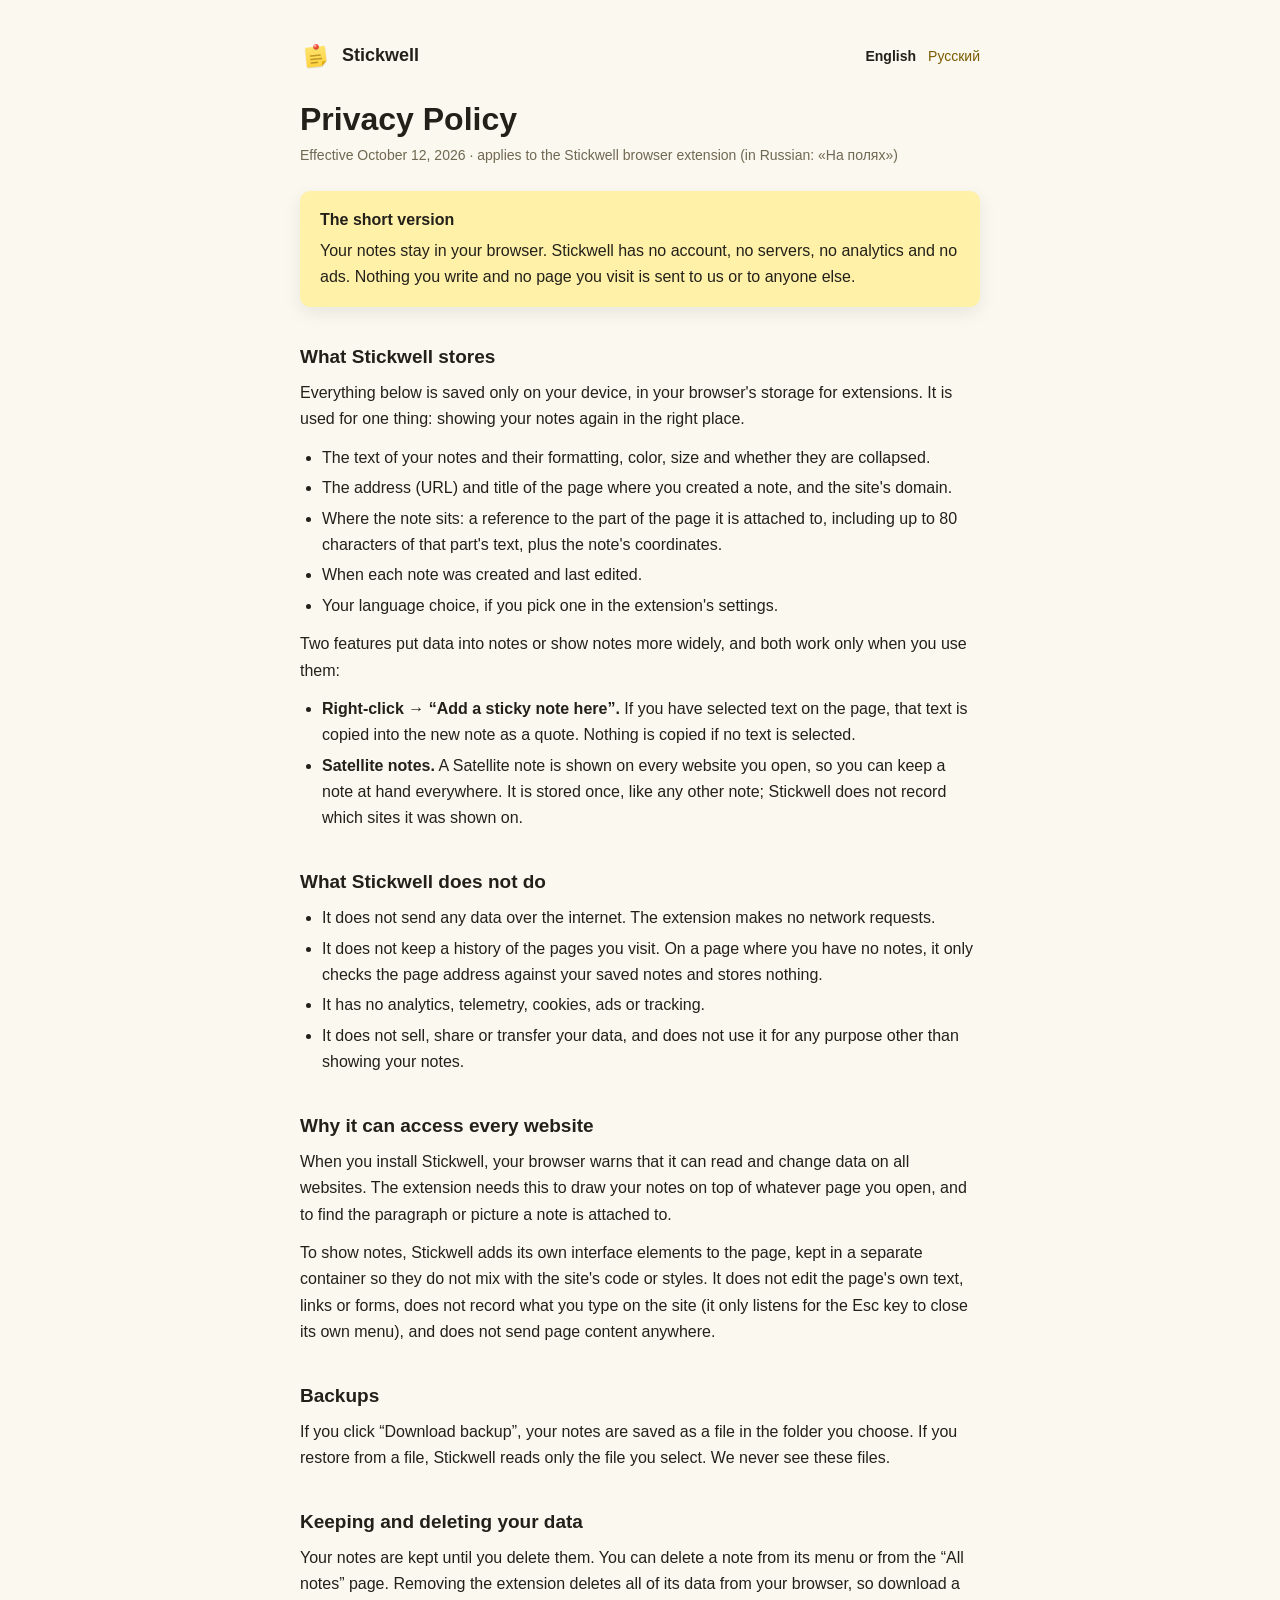
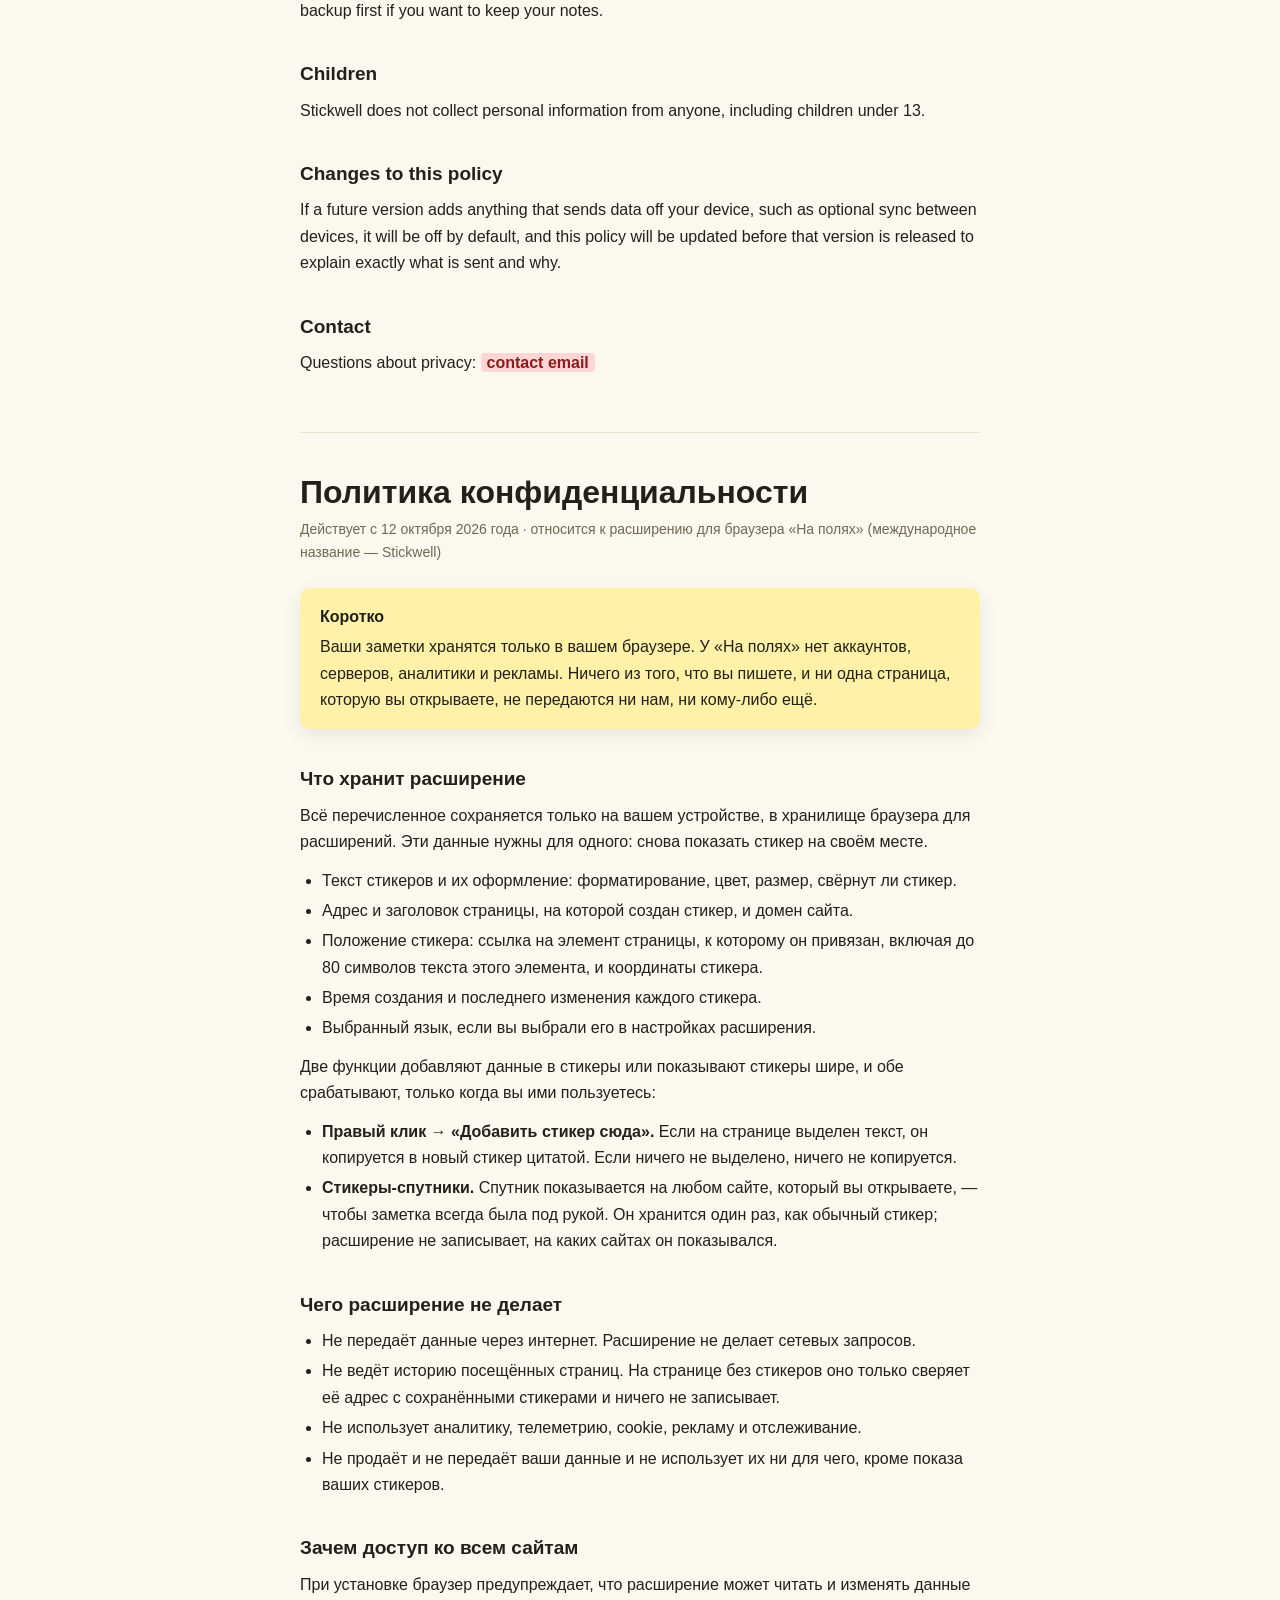
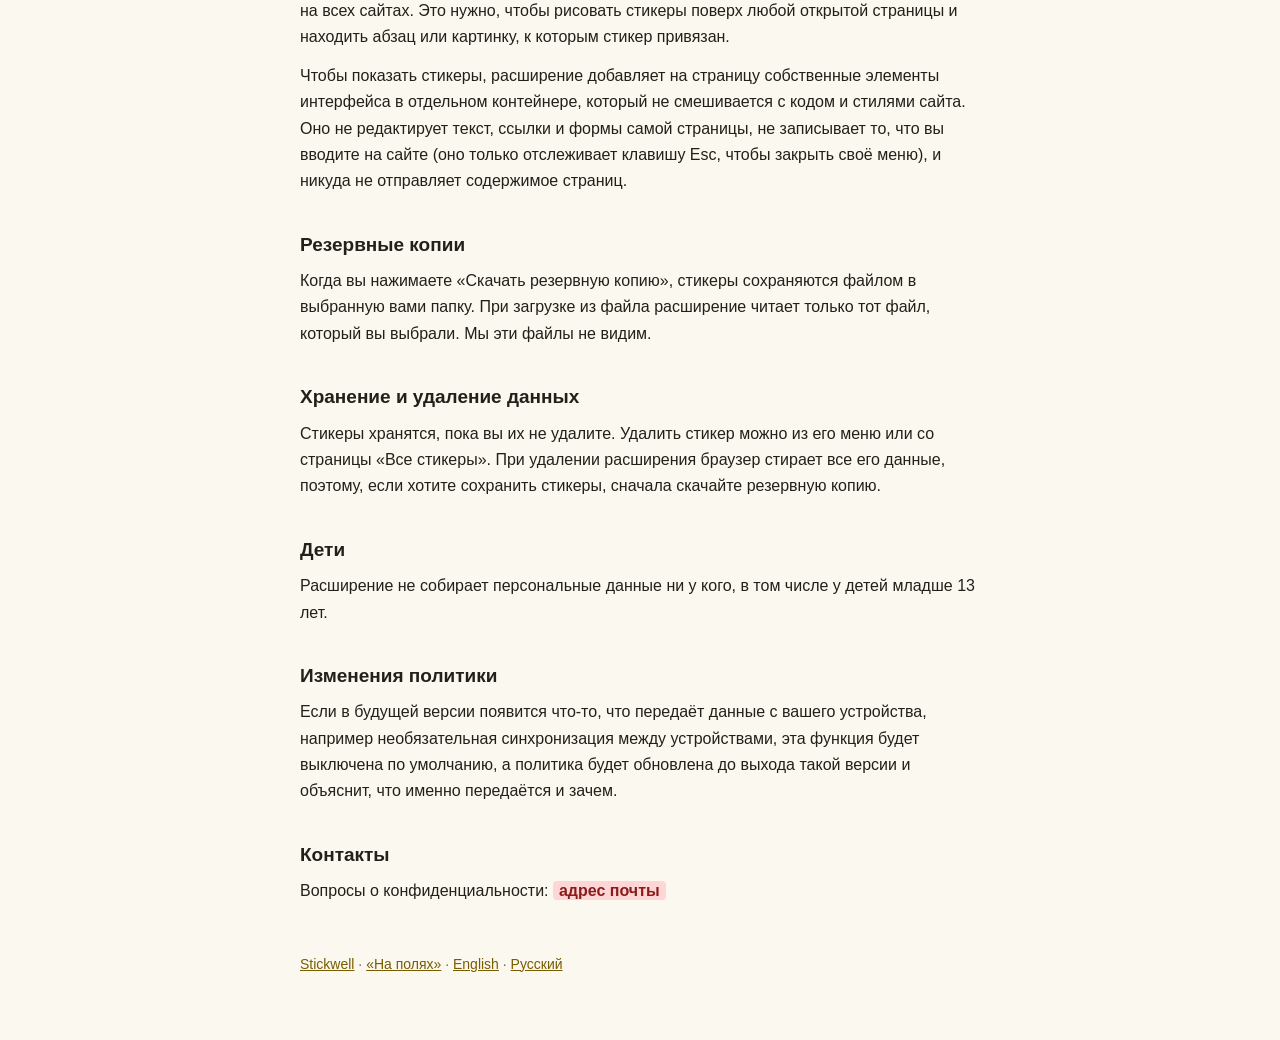
==== privacy.html @ a38671d3 "Add Stickwell landing page and privacy policy Co-Authored-By: Claude Opus 5.5 <noreply@anthropic.com" ====
<!doctype html>
<html lang="en">
<head>
<meta charset="utf-8">
<meta name="viewport" content="width=device-width, initial-scale=1">
<title>Stickwell — Privacy Policy</title>
<meta name="description" content="Stickwell keeps your notes in your browser. No account, no servers, no analytics.">
<link rel="icon" href="icon128.png">
<style>
  :root {
    --bg: #fbf8ef; --fg: #23201a; --muted: #6f6852; --line: #ebe3cb;
    --card: #ffffff; --accent: #7a5c00; --note: #fff1a8;
  }
  @media (prefers-color-scheme: dark) {
    :root { --bg: #1b1a17; --fg: #ece7da; --muted: #a9a18b; --line: #36332b; --card: #24221e; --accent: #e3c25a; --note: #4a4120; }
  }
  * { box-sizing: border-box; }
  body { margin: 0; background: var(--bg); color: var(--fg);
    font: 16px/1.65 -apple-system, "Segoe UI", Roboto, Arial, sans-serif; }
  .wrap { max-width: 720px; margin: 0 auto; padding: 40px 20px 64px; }
  header { display: flex; align-items: center; justify-content: space-between; gap: 16px; flex-wrap: wrap; margin-bottom: 28px; }
  .brand { display: flex; align-items: center; gap: 10px; font-weight: 700; font-size: 18px; color: var(--fg); text-decoration: none; }
  .brand img { width: 32px; height: 32px; }
  nav.lang a { color: var(--accent); text-decoration: none; font-size: 14px; margin-left: 12px; }
  nav.lang a[aria-current] { color: var(--fg); font-weight: 600; }
  h1 { font-size: 32px; line-height: 1.2; margin: 0 0 6px; }
  h2 { font-size: 19px; margin: 34px 0 8px; }
  p, ul { margin: 0 0 12px; }
  ul { padding-left: 22px; }
  li { margin: 4px 0; }
  .meta { color: var(--muted); font-size: 14px; margin-bottom: 24px; }
  .tldr { background: var(--note); border-radius: 10px; padding: 16px 20px; margin: 0 0 8px;
    box-shadow: 0 6px 18px rgba(0,0,0,.08); }
  .tldr strong { display: block; margin-bottom: 4px; }
  code { font-size: 14px; background: var(--card); border: 1px solid var(--line); border-radius: 5px; padding: 1px 5px; }
  a { color: var(--accent); }
  .todo { background: #ffd6d6; color: #8a1c1c; padding: 1px 6px; border-radius: 4px; font-weight: 600; }
  section + section { border-top: 1px solid var(--line); margin-top: 56px; padding-top: 40px; }
  footer { color: var(--muted); font-size: 14px; margin-top: 48px; }
</style>
</head>
<body>
<div class="wrap">
  <header>
    <a class="brand" href="index.html"><img src="icon128.png" alt="">Stickwell</a>
    <nav class="lang"><a href="#en" aria-current="true">English</a><a href="#ru" lang="ru">Русский</a></nav>
  </header>

  <!-- ===================== ENGLISH ===================== -->
  <section id="en">
    <h1>Privacy Policy</h1>
    <p class="meta">Effective October 12, 2026 · applies to the Stickwell browser extension (in Russian: «На полях»)</p>

    <div class="tldr">
      <strong>The short version</strong>
      Your notes stay in your browser. Stickwell has no account, no servers, no analytics and no ads.
      Nothing you write and no page you visit is sent to us or to anyone else.
    </div>

    <h2>What Stickwell stores</h2>
    <p>Everything below is saved only on your device, in your browser's storage for extensions. It is used for one thing: showing your notes again in the right place.</p>
    <ul>
      <li>The text of your notes and their formatting, color, size and whether they are collapsed.</li>
      <li>The address (URL) and title of the page where you created a note, and the site's domain.</li>
      <li>Where the note sits: a reference to the part of the page it is attached to, including up to 80 characters of that part's text, plus the note's coordinates.</li>
      <li>When each note was created and last edited.</li>
      <li>Your language choice, if you pick one in the extension's settings.</li>
    </ul>
    <p>Two features put data into notes or show notes more widely, and both work only when you use them:</p>
    <ul>
      <li><strong>Right-click → “Add a sticky note here”.</strong> If you have selected text on the page, that text is copied into the new note as a quote. Nothing is copied if no text is selected.</li>
      <li><strong>Satellite notes.</strong> A Satellite note is shown on every website you open, so you can keep a note at hand everywhere. It is stored once, like any other note; Stickwell does not record which sites it was shown on.</li>
    </ul>

    <h2>What Stickwell does not do</h2>
    <ul>
      <li>It does not send any data over the internet. The extension makes no network requests.</li>
      <li>It does not keep a history of the pages you visit. On a page where you have no notes, it only checks the page address against your saved notes and stores nothing.</li>
      <li>It has no analytics, telemetry, cookies, ads or tracking.</li>
      <li>It does not sell, share or transfer your data, and does not use it for any purpose other than showing your notes.</li>
    </ul>

    <h2>Why it can access every website</h2>
    <p>When you install Stickwell, your browser warns that it can read and change data on all websites. The extension needs this to draw your notes on top of whatever page you open, and to find the paragraph or picture a note is attached to.</p>
    <p>To show notes, Stickwell adds its own interface elements to the page, kept in a separate container so they do not mix with the site's code or styles. It does not edit the page's own text, links or forms, does not record what you type on the site (it only listens for the Esc key to close its own menu), and does not send page content anywhere.</p>

    <h2>Backups</h2>
    <p>If you click “Download backup”, your notes are saved as a file in the folder you choose. If you restore from a file, Stickwell reads only the file you select. We never see these files.</p>

    <h2>Keeping and deleting your data</h2>
    <p>Your notes are kept until you delete them. You can delete a note from its menu or from the “All notes” page. Removing the extension deletes all of its data from your browser, so download a backup first if you want to keep your notes.</p>

    <h2>Children</h2>
    <p>Stickwell does not collect personal information from anyone, including children under 13.</p>

    <h2>Changes to this policy</h2>
    <p>If a future version adds anything that sends data off your device, such as optional sync between devices, it will be off by default, and this policy will be updated before that version is released to explain exactly what is sent and why.</p>

    <h2>Contact</h2>
    <p>Questions about privacy: <span class="todo">contact email</span></p>
  </section>

  <!-- ===================== РУССКИЙ ===================== -->
  <section id="ru" lang="ru">
    <h1>Политика конфиденциальности</h1>
    <p class="meta">Действует с 12 октября 2026 года · относится к расширению для браузера «На полях» (международное название — Stickwell)</p>

    <div class="tldr">
      <strong>Коротко</strong>
      Ваши заметки хранятся только в вашем браузере. У «На полях» нет аккаунтов, серверов, аналитики и рекламы.
      Ничего из того, что вы пишете, и ни одна страница, которую вы открываете, не передаются ни нам, ни кому-либо ещё.
    </div>

    <h2>Что хранит расширение</h2>
    <p>Всё перечисленное сохраняется только на вашем устройстве, в хранилище браузера для расширений. Эти данные нужны для одного: снова показать стикер на своём месте.</p>
    <ul>
      <li>Текст стикеров и их оформление: форматирование, цвет, размер, свёрнут ли стикер.</li>
      <li>Адрес и заголовок страницы, на которой создан стикер, и домен сайта.</li>
      <li>Положение стикера: ссылка на элемент страницы, к которому он привязан, включая до 80 символов текста этого элемента, и координаты стикера.</li>
      <li>Время создания и последнего изменения каждого стикера.</li>
      <li>Выбранный язык, если вы выбрали его в настройках расширения.</li>
    </ul>
    <p>Две функции добавляют данные в стикеры или показывают стикеры шире, и обе срабатывают, только когда вы ими пользуетесь:</p>
    <ul>
      <li><strong>Правый клик → «Добавить стикер сюда».</strong> Если на странице выделен текст, он копируется в новый стикер цитатой. Если ничего не выделено, ничего не копируется.</li>
      <li><strong>Стикеры-спутники.</strong> Спутник показывается на любом сайте, который вы открываете, — чтобы заметка всегда была под рукой. Он хранится один раз, как обычный стикер; расширение не записывает, на каких сайтах он показывался.</li>
    </ul>

    <h2>Чего расширение не делает</h2>
    <ul>
      <li>Не передаёт данные через интернет. Расширение не делает сетевых запросов.</li>
      <li>Не ведёт историю посещённых страниц. На странице без стикеров оно только сверяет её адрес с сохранёнными стикерами и ничего не записывает.</li>
      <li>Не использует аналитику, телеметрию, cookie, рекламу и отслеживание.</li>
      <li>Не продаёт и не передаёт ваши данные и не использует их ни для чего, кроме показа ваших стикеров.</li>
    </ul>

    <h2>Зачем доступ ко всем сайтам</h2>
    <p>При установке браузер предупреждает, что расширение может читать и изменять данные на всех сайтах. Это нужно, чтобы рисовать стикеры поверх любой открытой страницы и находить абзац или картинку, к которым стикер привязан.</p>
    <p>Чтобы показать стикеры, расширение добавляет на страницу собственные элементы интерфейса в отдельном контейнере, который не смешивается с кодом и стилями сайта. Оно не редактирует текст, ссылки и формы самой страницы, не записывает то, что вы вводите на сайте (оно только отслеживает клавишу Esc, чтобы закрыть своё меню), и никуда не отправляет содержимое страниц.</p>

    <h2>Резервные копии</h2>
    <p>Когда вы нажимаете «Скачать резервную копию», стикеры сохраняются файлом в выбранную вами папку. При загрузке из файла расширение читает только тот файл, который вы выбрали. Мы эти файлы не видим.</p>

    <h2>Хранение и удаление данных</h2>
    <p>Стикеры хранятся, пока вы их не удалите. Удалить стикер можно из его меню или со страницы «Все стикеры». При удалении расширения браузер стирает все его данные, поэтому, если хотите сохранить стикеры, сначала скачайте резервную копию.</p>

    <h2>Дети</h2>
    <p>Расширение не собирает персональные данные ни у кого, в том числе у детей младше 13 лет.</p>

    <h2>Изменения политики</h2>
    <p>Если в будущей версии появится что-то, что передаёт данные с вашего устройства, например необязательная синхронизация между устройствами, эта функция будет выключена по умолчанию, а политика будет обновлена до выхода такой версии и объяснит, что именно передаётся и зачем.</p>

    <h2>Контакты</h2>
    <p>Вопросы о конфиденциальности: <span class="todo">адрес почты</span></p>
  </section>

  <footer><a href="index.html">Stickwell</a> · <a href="ru.html" lang="ru">«На полях»</a> · <a href="#en">English</a> · <a href="#ru" lang="ru">Русский</a></footer>
</div>
</body>
</html>
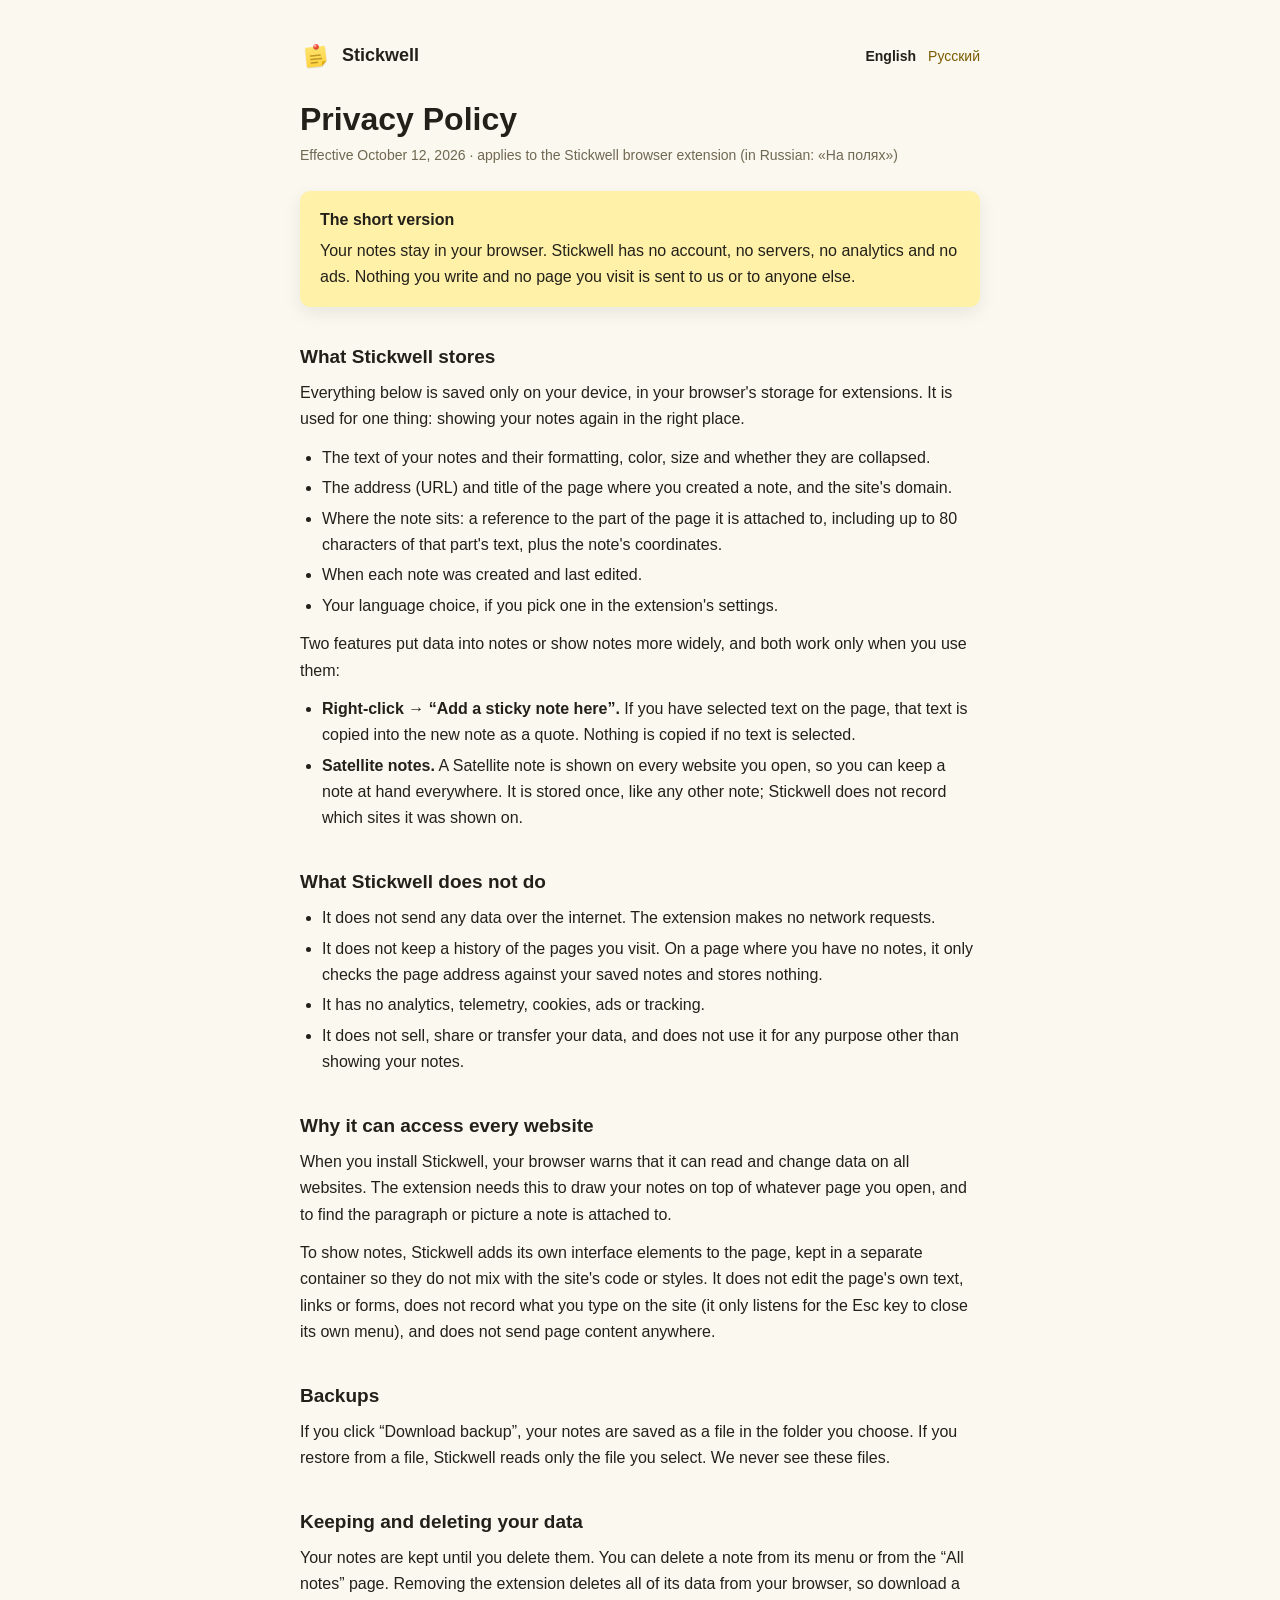
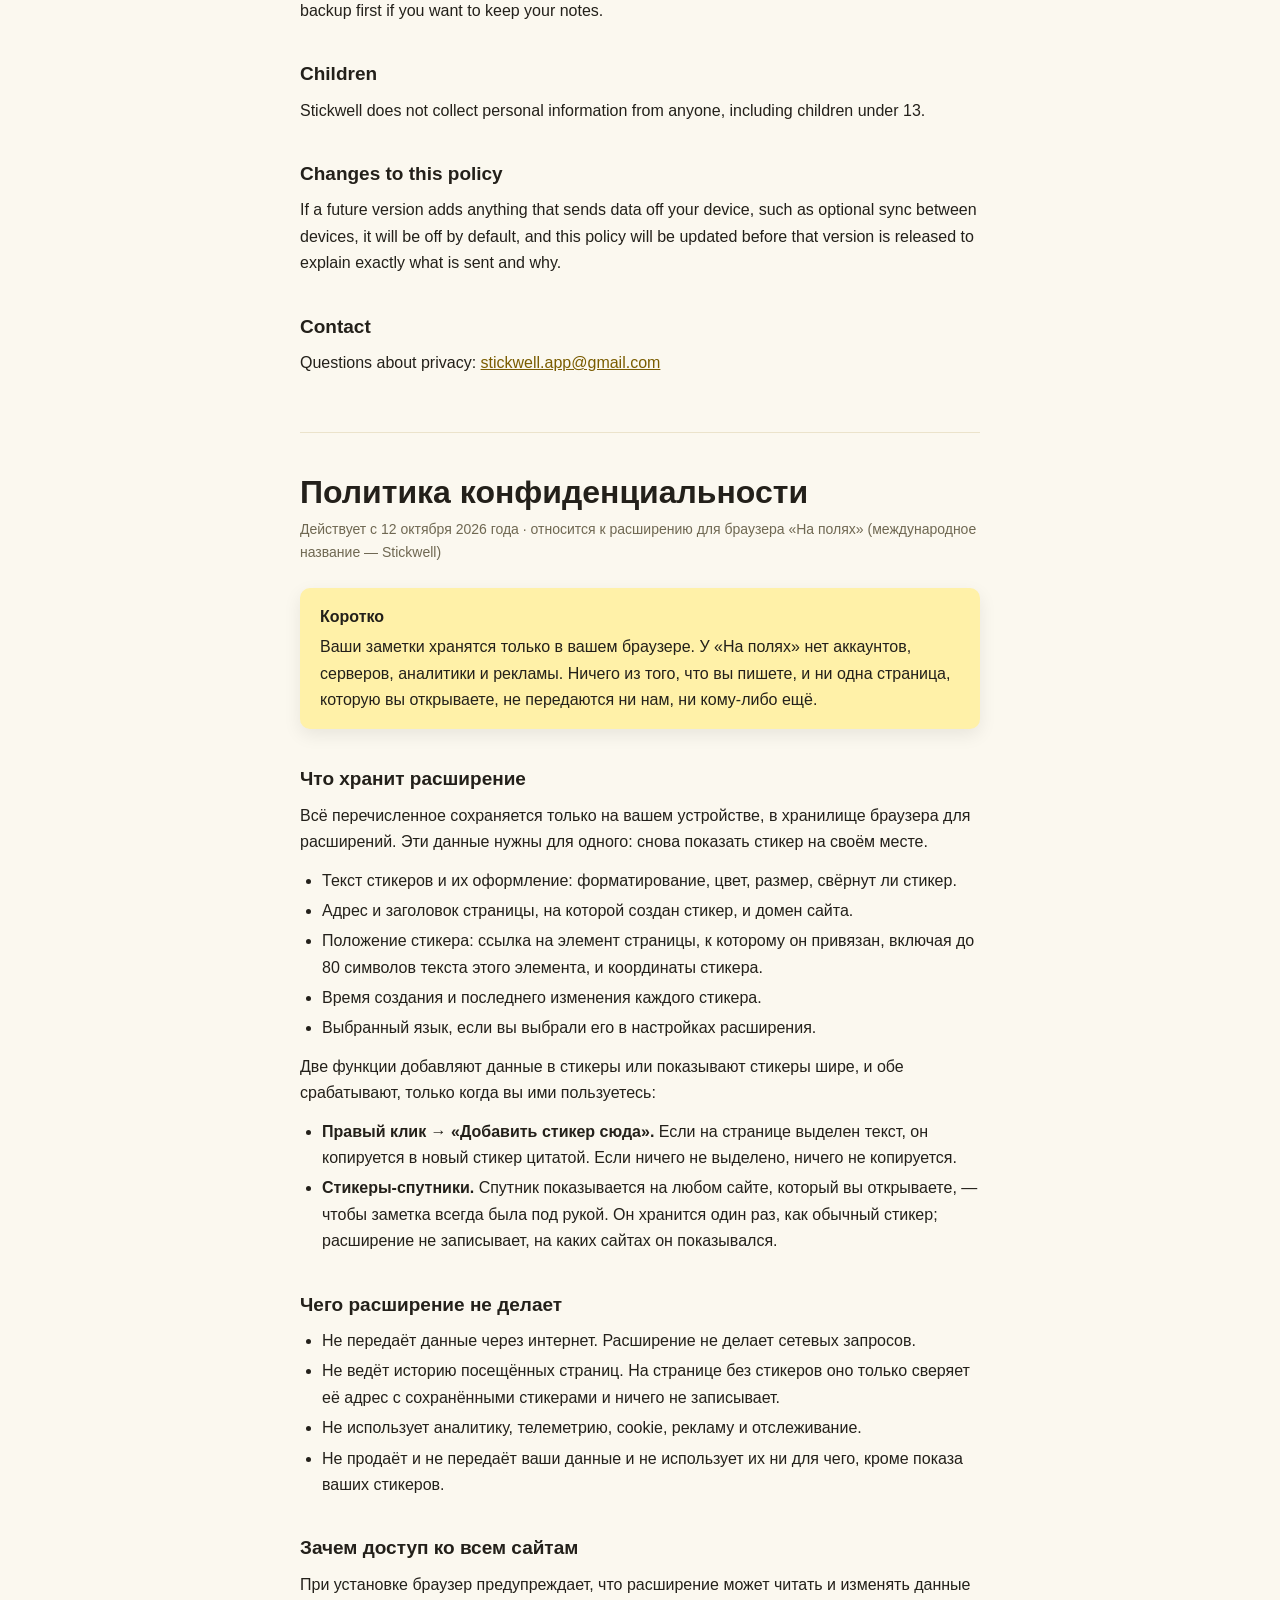
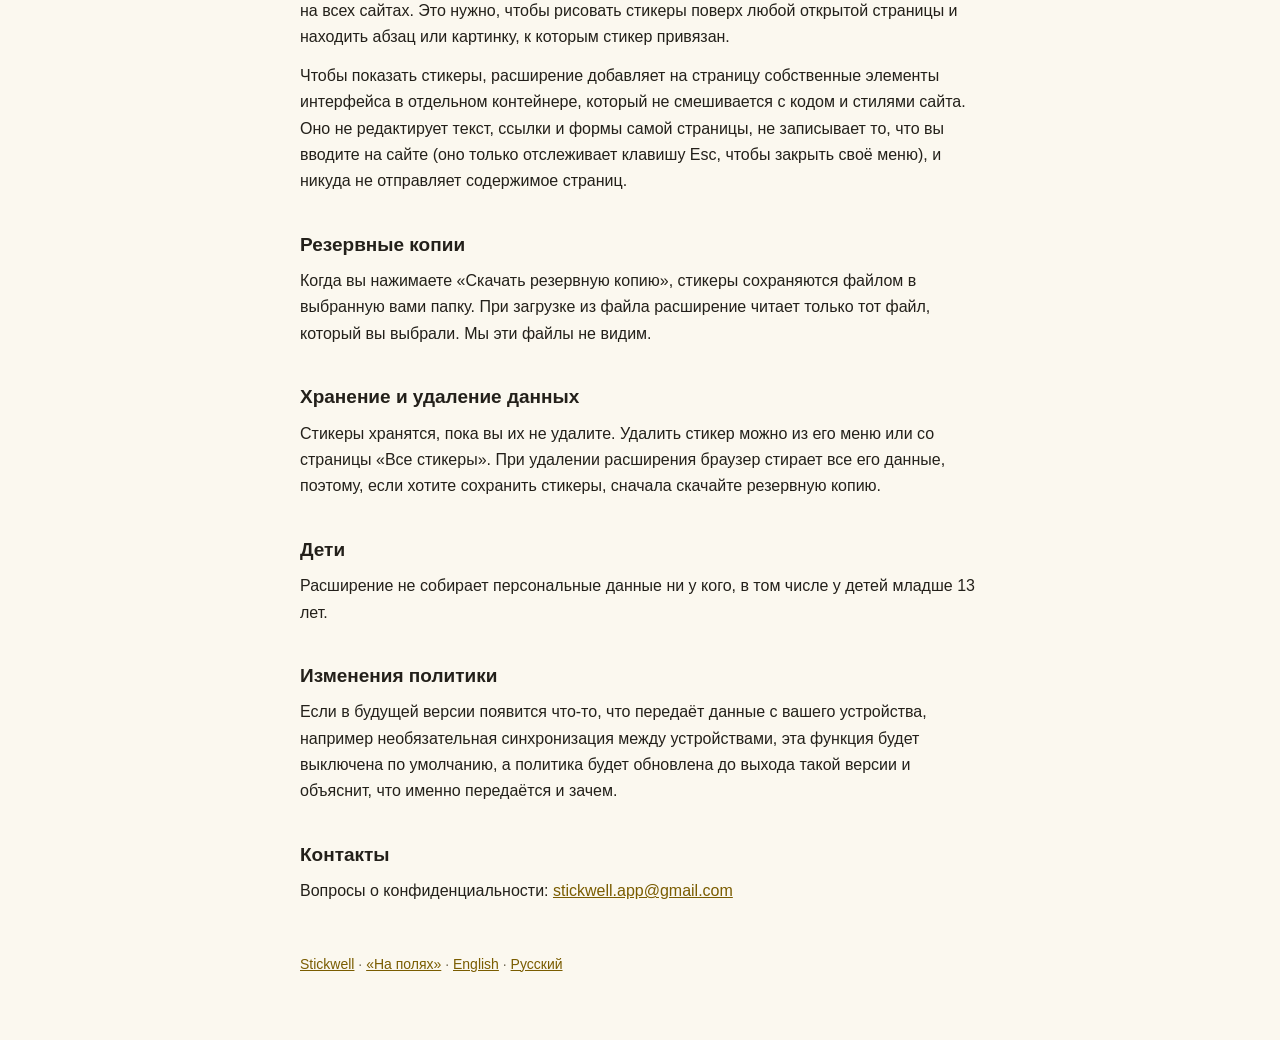
==== commit 2852844c: "Add project contact email to site and privacy policy Co-Authored-By: Claude Opus 5.5 <noreply@anthro" ====
--- a/privacy.html
+++ b/privacy.html
@@ -97,7 +97,7 @@
     <p>If a future version adds anything that sends data off your device, such as optional sync between devices, it will be off by default, and this policy will be updated before that version is released to explain exactly what is sent and why.</p>
 
     <h2>Contact</h2>
-    <p>Questions about privacy: <span class="todo">contact email</span></p>
+    <p>Questions about privacy: <a href="mailto:stickwell.app@gmail.com">stickwell.app@gmail.com</a></p>
   </section>
 
   <!-- ===================== РУССКИЙ ===================== -->
@@ -151,7 +151,7 @@
     <p>Если в будущей версии появится что-то, что передаёт данные с вашего устройства, например необязательная синхронизация между устройствами, эта функция будет выключена по умолчанию, а политика будет обновлена до выхода такой версии и объяснит, что именно передаётся и зачем.</p>
 
     <h2>Контакты</h2>
-    <p>Вопросы о конфиденциальности: <span class="todo">адрес почты</span></p>
+    <p>Вопросы о конфиденциальности: <a href="mailto:stickwell.app@gmail.com">stickwell.app@gmail.com</a></p>
   </section>
 
   <footer><a href="index.html">Stickwell</a> · <a href="ru.html" lang="ru">«На полях»</a> · <a href="#en">English</a> · <a href="#ru" lang="ru">Русский</a></footer>
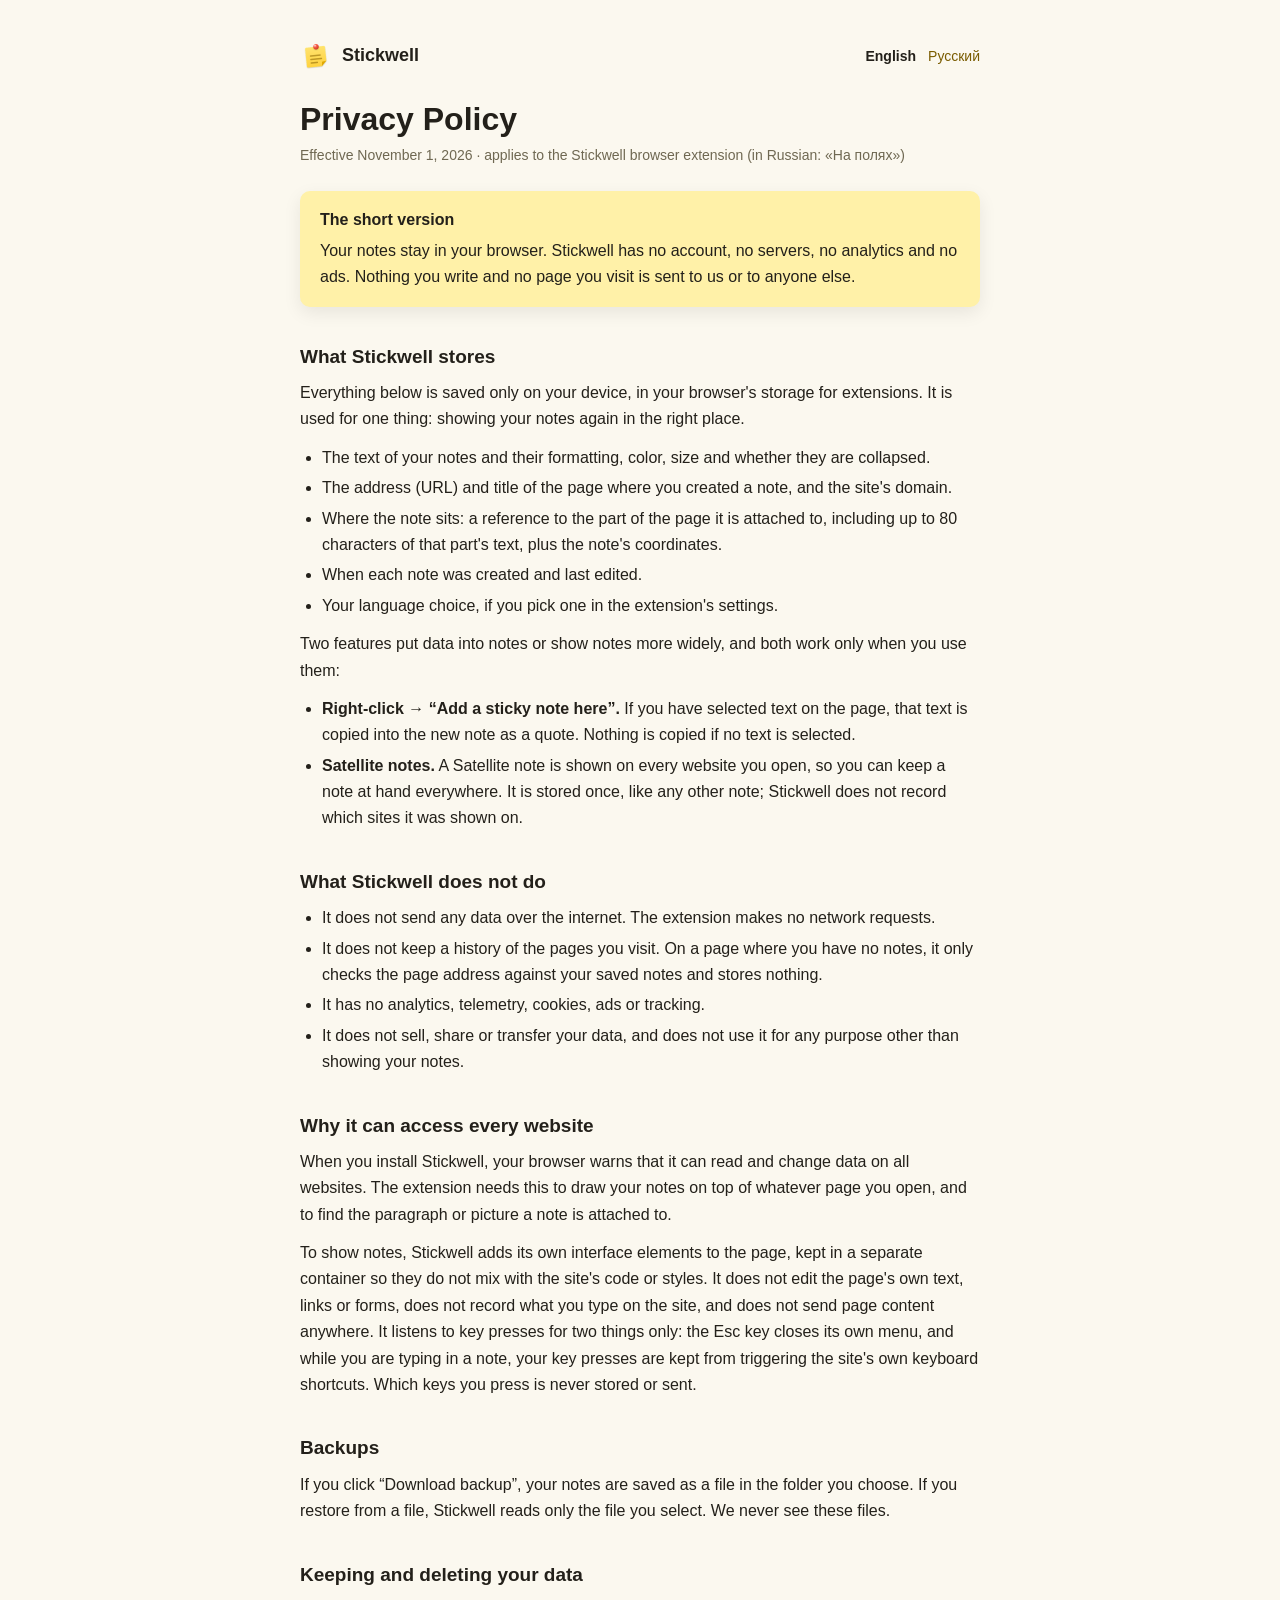
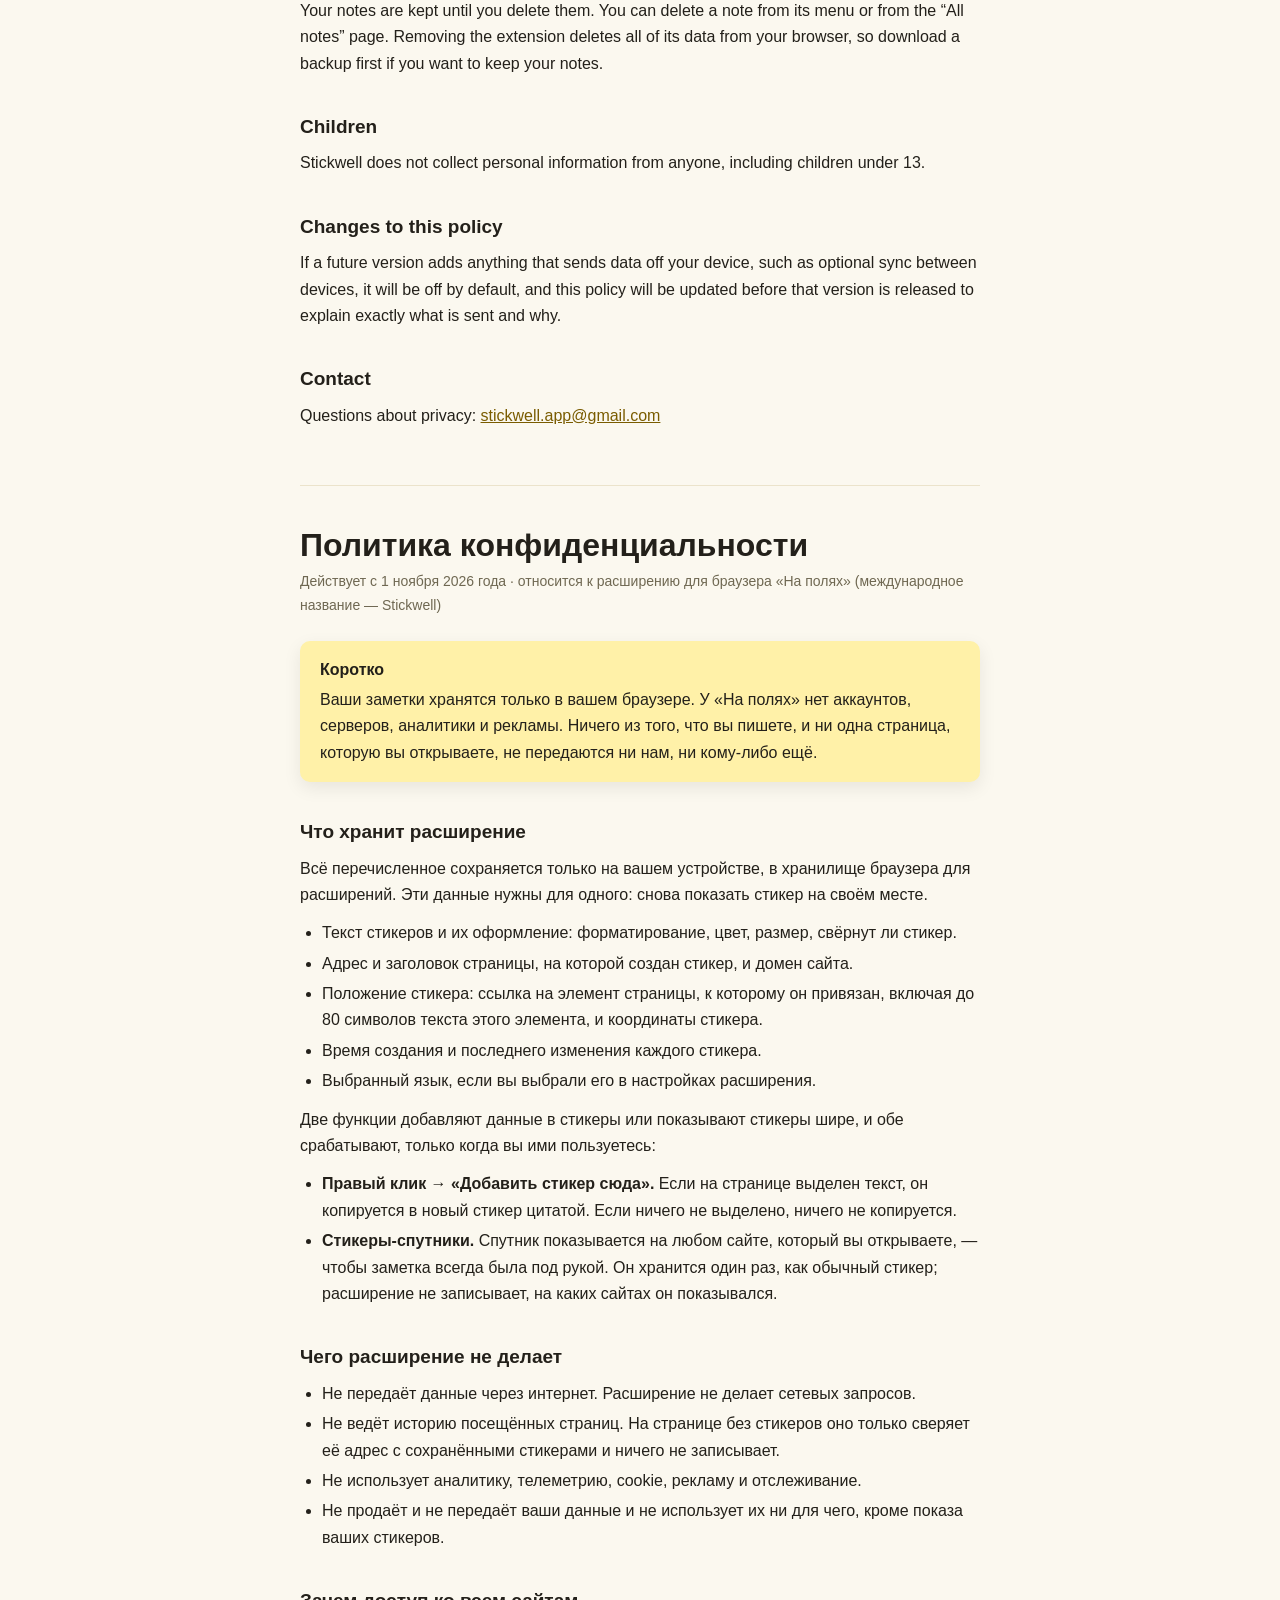
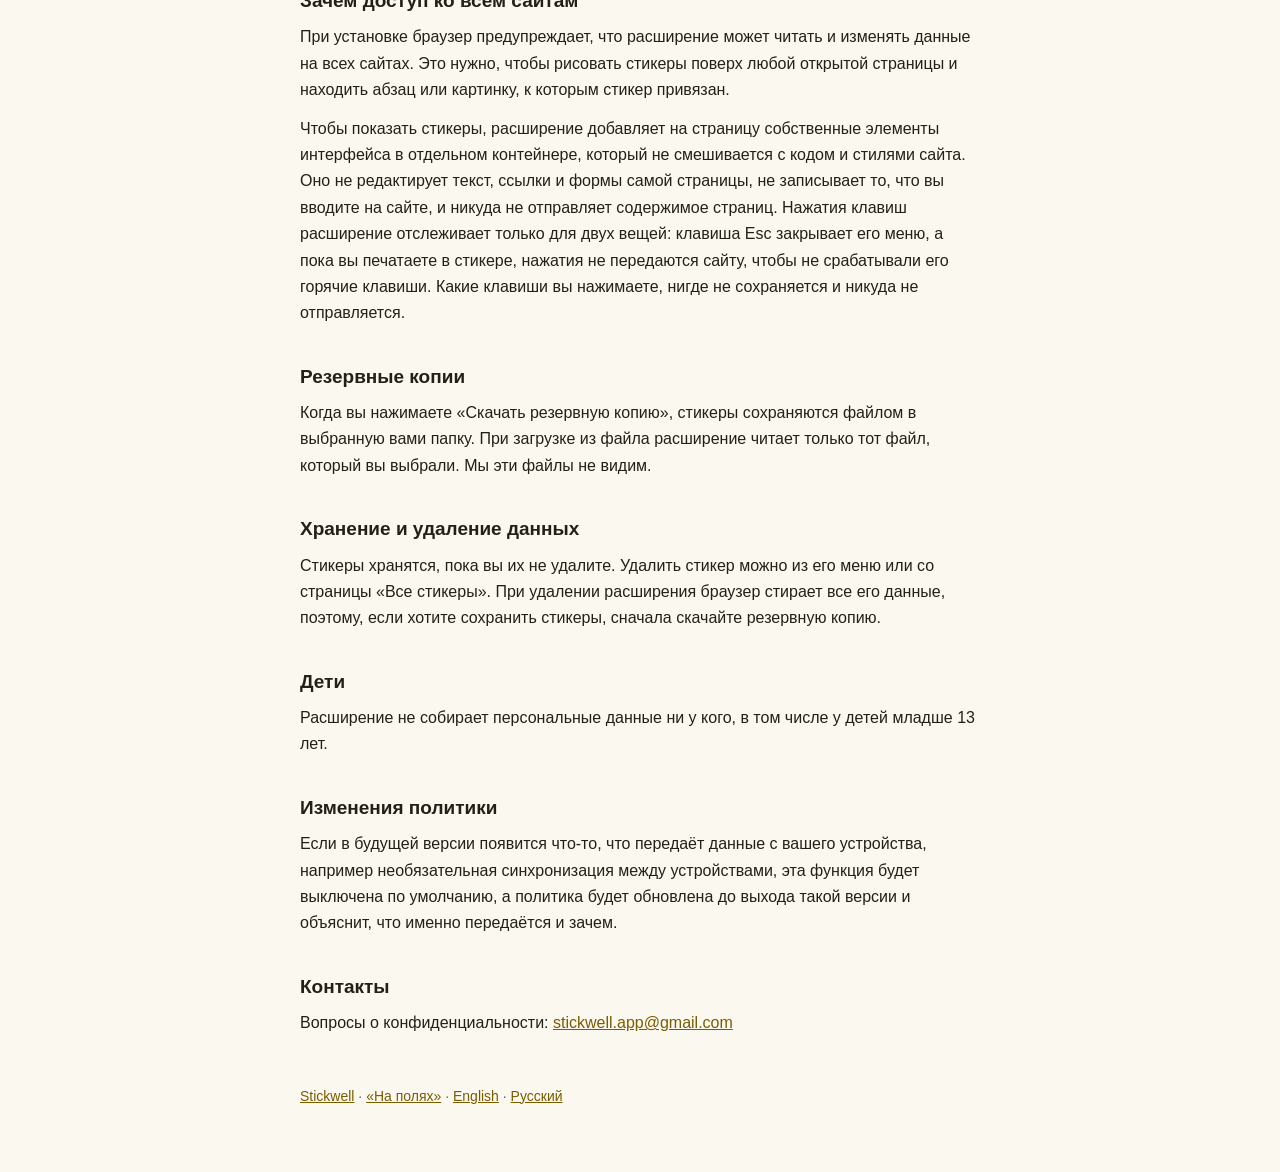
==== commit 6b7421b0: "Privacy policy: describe key press handling precisely The extension now keeps key presses inside a n" ====
--- a/privacy.html
+++ b/privacy.html
@@ -49,7 +49,7 @@
   <!-- ===================== ENGLISH ===================== -->
   <section id="en">
     <h1>Privacy Policy</h1>
-    <p class="meta">Effective October 12, 2026 · applies to the Stickwell browser extension (in Russian: «На полях»)</p>
+    <p class="meta">Effective November 1, 2026 · applies to the Stickwell browser extension (in Russian: «На полях»)</p>
 
     <div class="tldr">
       <strong>The short version</strong>
@@ -82,7 +82,7 @@
 
     <h2>Why it can access every website</h2>
     <p>When you install Stickwell, your browser warns that it can read and change data on all websites. The extension needs this to draw your notes on top of whatever page you open, and to find the paragraph or picture a note is attached to.</p>
-    <p>To show notes, Stickwell adds its own interface elements to the page, kept in a separate container so they do not mix with the site's code or styles. It does not edit the page's own text, links or forms, does not record what you type on the site (it only listens for the Esc key to close its own menu), and does not send page content anywhere.</p>
+    <p>To show notes, Stickwell adds its own interface elements to the page, kept in a separate container so they do not mix with the site's code or styles. It does not edit the page's own text, links or forms, does not record what you type on the site, and does not send page content anywhere. It listens to key presses for two things only: the Esc key closes its own menu, and while you are typing in a note, your key presses are kept from triggering the site's own keyboard shortcuts. Which keys you press is never stored or sent.</p>
 
     <h2>Backups</h2>
     <p>If you click “Download backup”, your notes are saved as a file in the folder you choose. If you restore from a file, Stickwell reads only the file you select. We never see these files.</p>
@@ -103,7 +103,7 @@
   <!-- ===================== РУССКИЙ ===================== -->
   <section id="ru" lang="ru">
     <h1>Политика конфиденциальности</h1>
-    <p class="meta">Действует с 12 октября 2026 года · относится к расширению для браузера «На полях» (международное название — Stickwell)</p>
+    <p class="meta">Действует с 1 ноября 2026 года · относится к расширению для браузера «На полях» (международное название — Stickwell)</p>
 
     <div class="tldr">
       <strong>Коротко</strong>
@@ -136,7 +136,7 @@
 
     <h2>Зачем доступ ко всем сайтам</h2>
     <p>При установке браузер предупреждает, что расширение может читать и изменять данные на всех сайтах. Это нужно, чтобы рисовать стикеры поверх любой открытой страницы и находить абзац или картинку, к которым стикер привязан.</p>
-    <p>Чтобы показать стикеры, расширение добавляет на страницу собственные элементы интерфейса в отдельном контейнере, который не смешивается с кодом и стилями сайта. Оно не редактирует текст, ссылки и формы самой страницы, не записывает то, что вы вводите на сайте (оно только отслеживает клавишу Esc, чтобы закрыть своё меню), и никуда не отправляет содержимое страниц.</p>
+    <p>Чтобы показать стикеры, расширение добавляет на страницу собственные элементы интерфейса в отдельном контейнере, который не смешивается с кодом и стилями сайта. Оно не редактирует текст, ссылки и формы самой страницы, не записывает то, что вы вводите на сайте, и никуда не отправляет содержимое страниц. Нажатия клавиш расширение отслеживает только для двух вещей: клавиша Esc закрывает его меню, а пока вы печатаете в стикере, нажатия не передаются сайту, чтобы не срабатывали его горячие клавиши. Какие клавиши вы нажимаете, нигде не сохраняется и никуда не отправляется.</p>
 
     <h2>Резервные копии</h2>
     <p>Когда вы нажимаете «Скачать резервную копию», стикеры сохраняются файлом в выбранную вами папку. При загрузке из файла расширение читает только тот файл, который вы выбрали. Мы эти файлы не видим.</p>
